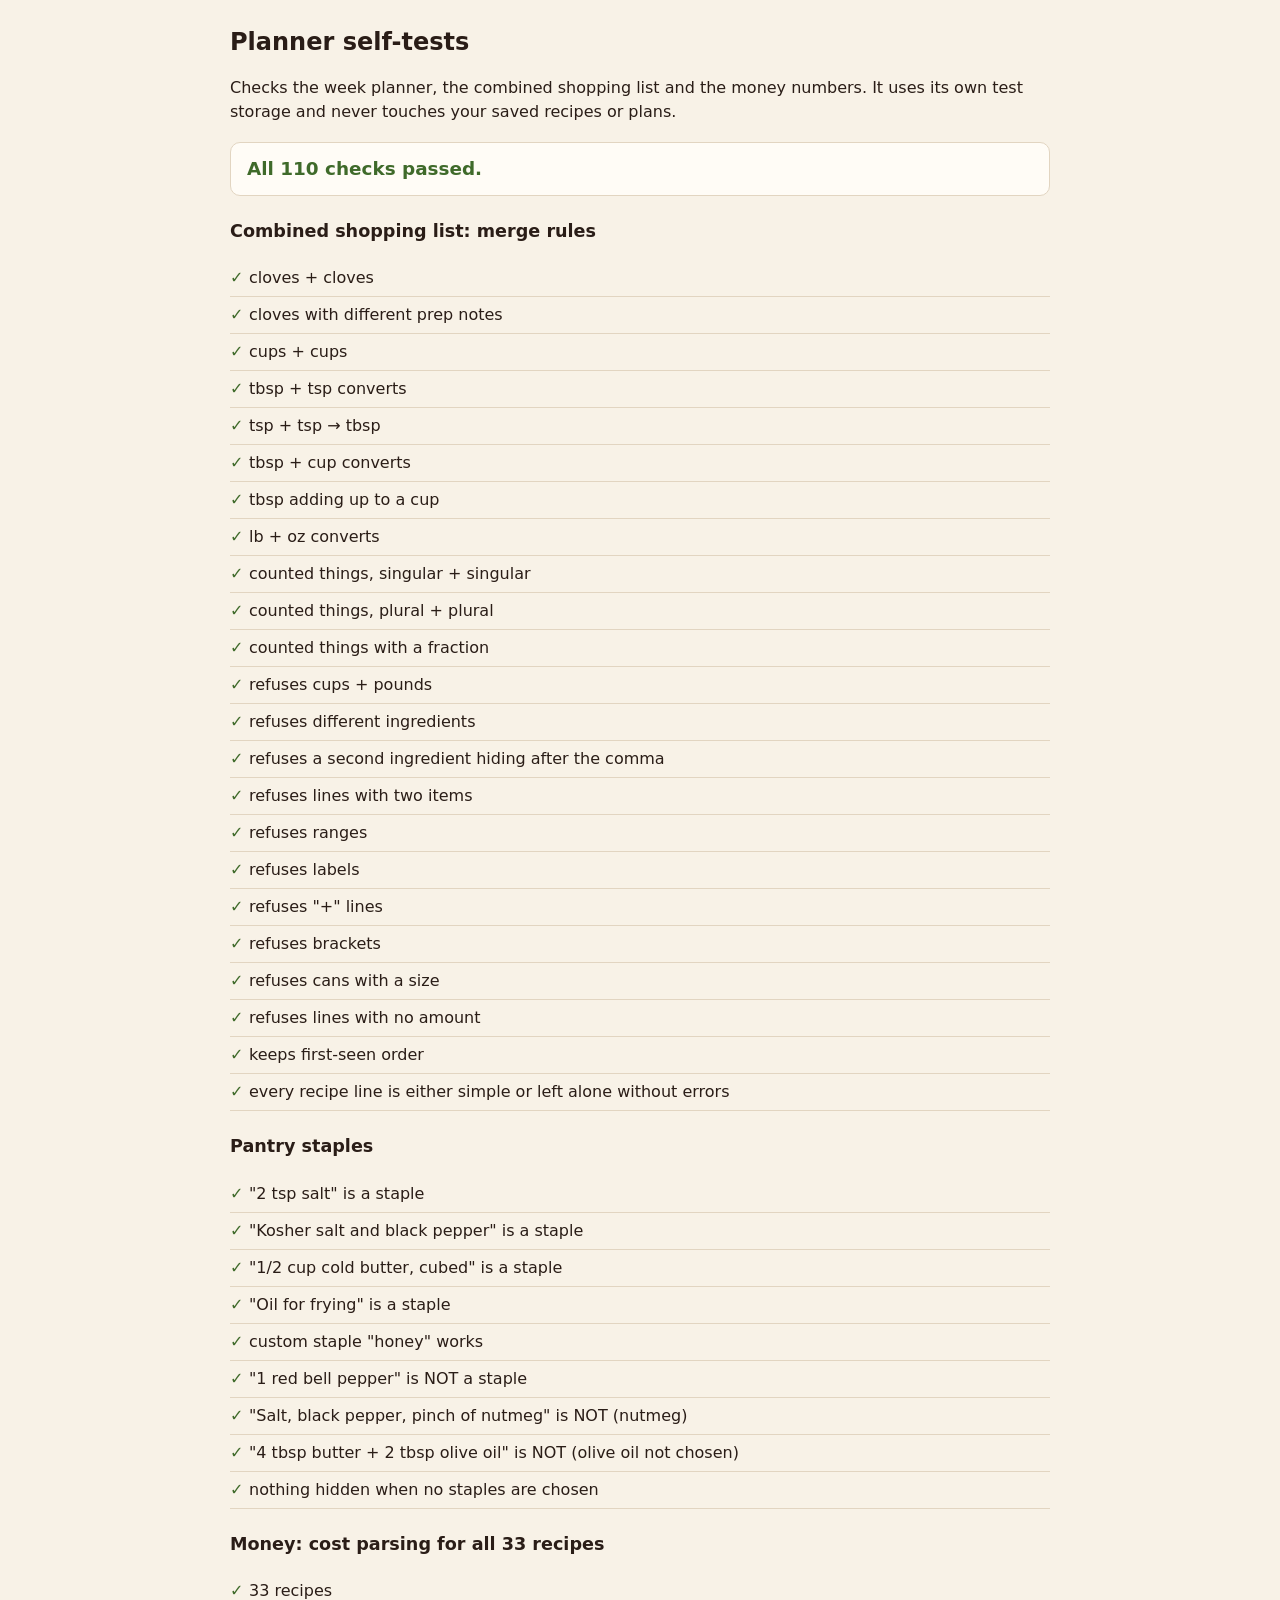
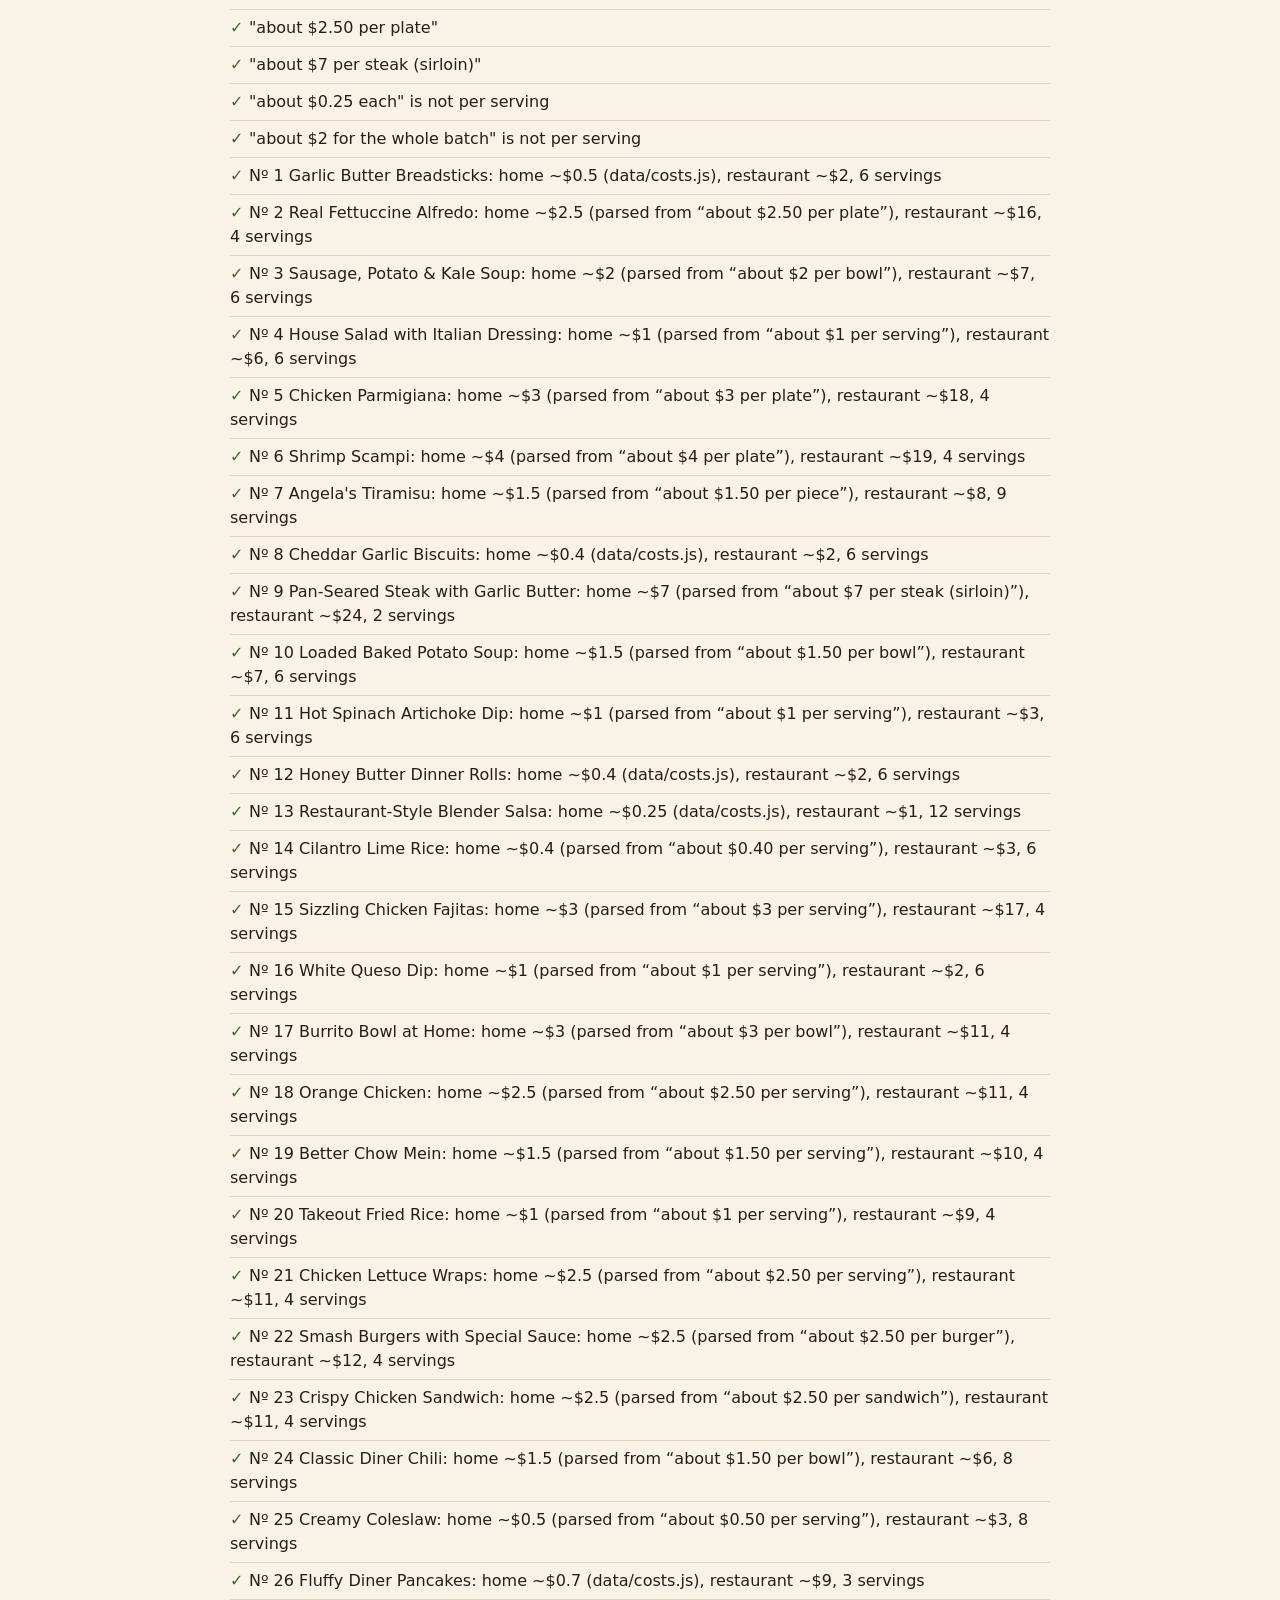
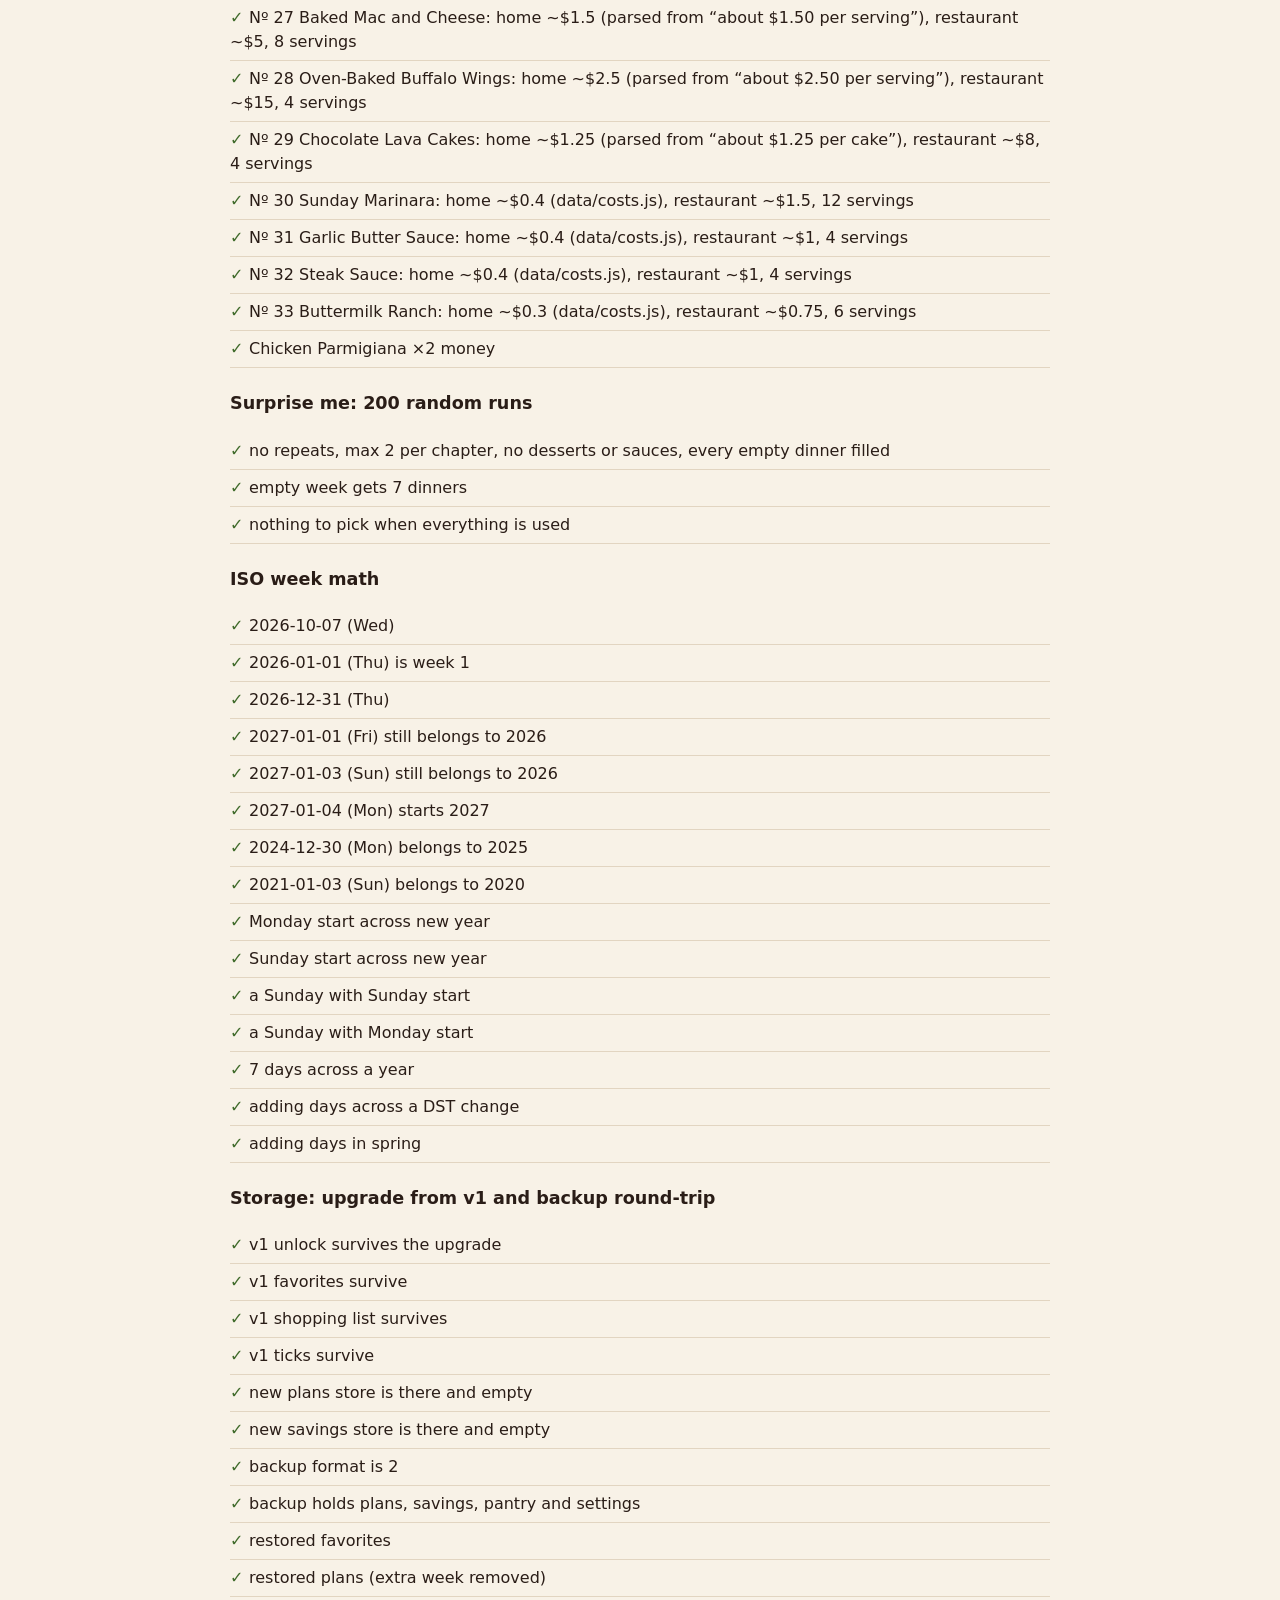
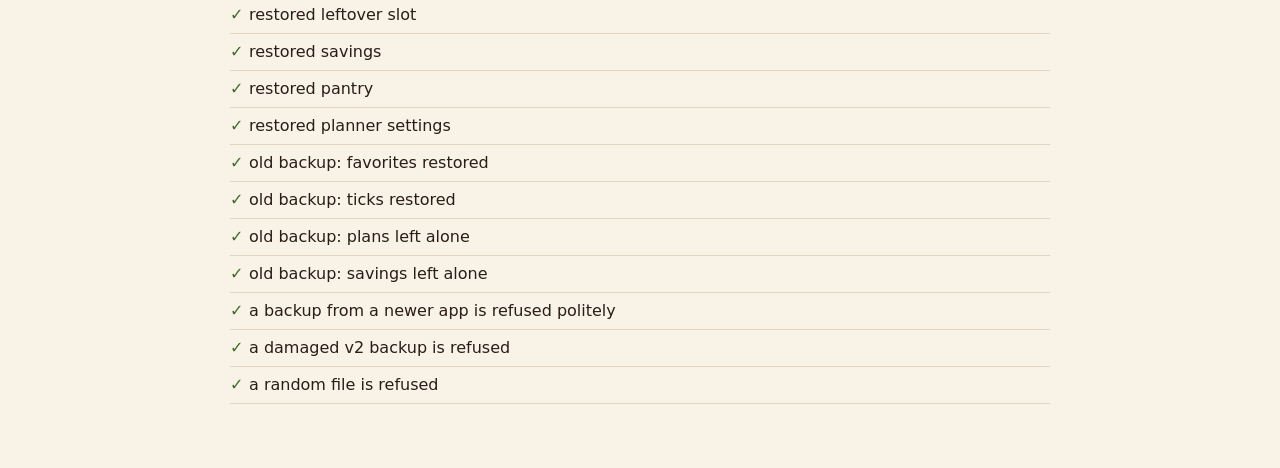
==== tests/planner.html @ 40db0a28 "Add weekly meal planner and money-saved features (v2) - Plan: 7-day week (Mon or Sun start), optiona" ====
<!doctype html>
<html lang="en">
<head>
<meta charset="utf-8">
<meta name="viewport" content="width=device-width, initial-scale=1">
<meta name="robots" content="noindex">
<title>Planner self-tests — Sal's Kitchen</title>
<style>
  :root { color-scheme: light dark; --bg: #f8f2e7; --ink: #2a1d17; --card: #fffcf6; --line: #e2d5c1; --ok: #3f6a2a; --bad: #a12620; }
  @media (prefers-color-scheme: dark) { :root { --bg: #16110e; --ink: #f3eadc; --card: #211914; --line: #3f3229; --ok: #a9d48a; --bad: #ff9a90; } }
  body { margin: 0; background: var(--bg); color: var(--ink); font: 16px/1.5 system-ui, -apple-system, "Segoe UI", sans-serif; }
  main { max-width: 820px; margin: 0 auto; padding: 24px 16px 48px; }
  h1 { font-size: 1.5rem; margin: 0 0 6px; }
  #summary { font-weight: 700; font-size: 1.15rem; padding: 12px 16px; border-radius: 10px; background: var(--card); border: 1px solid var(--line); }
  ul { list-style: none; padding: 0; }
  li { padding: 6px 0; border-bottom: 1px solid var(--line); overflow-wrap: anywhere; }
  .ok::before { content: "✓ "; color: var(--ok); font-weight: 800; }
  .bad { color: var(--bad); }
  .bad::before { content: "✗ "; font-weight: 800; }
  h2 { font-size: 1.1rem; margin: 22px 0 4px; }
</style>
</head>
<body>
<main>
  <h1>Planner self-tests</h1>
  <p>Checks the week planner, the combined shopping list and the money numbers. It uses its own test storage and never touches your saved recipes or plans.</p>
  <p id="summary" role="status">Running…</p>
  <div id="out"></div>
</main>
<script src="../js/sha256.js"></script>
<script type="module">
import { RECIPES } from '../data/recipes.js';
import { COST_PER_SERVING } from '../data/costs.js';
import { mergeTexts, parseSimple, isPantryLine, pantryNames } from '../js/merge.js';
import { parseCostText, homeCost, restaurantPrice, baseServings, mealMoney } from '../js/money.js';
import { surprisePicks, canAutoPick, DESSERTS, SAUCES_CHAPTER, MAX_PER_CHAPTER } from '../js/plan.js';
import * as weeks from '../js/weeks.js';
import * as db from '../js/db.js';

const results = [];
let section = '';
const out = document.getElementById('out');
function group(name) {
  section = name;
  const h = document.createElement('h2');
  h.textContent = name;
  out.appendChild(h);
  const ul = document.createElement('ul');
  out.appendChild(ul);
}
function check(name, ok, detail = '') {
  results.push({ section, name, ok: !!ok, detail });
  const li = document.createElement('li');
  li.className = ok ? 'ok' : 'bad';
  li.textContent = name + (ok || !detail ? '' : ` — ${detail}`);
  out.lastElementChild.appendChild(li);
}
const eq = (name, got, want) => check(name, JSON.stringify(got) === JSON.stringify(want), `got ${JSON.stringify(got)}, want ${JSON.stringify(want)}`);

// ---------- 1. Ingredient merge rules ----------
group('Combined shopping list: merge rules');
eq('cloves + cloves', mergeTexts(['2 cloves garlic', '3 cloves garlic']), ['5 cloves garlic']);
eq('cloves with different prep notes', mergeTexts(['2 cloves garlic, finely grated', '3 cloves garlic, minced']), ['5 cloves garlic']);
eq('cups + cups', mergeTexts(['1 cup heavy cream', '1 1/2 cups heavy cream']), ['2 1/2 cups heavy cream']);
eq('tbsp + tsp converts', mergeTexts(['2 tbsp sugar', '1 tsp sugar']), ['2 tbsp + 1 tsp sugar']);
eq('tsp + tsp → tbsp', mergeTexts(['1 1/2 tsp cumin', '1 1/2 tsp cumin']), ['1 tbsp cumin']);
eq('tbsp + cup converts', mergeTexts(['2 tbsp sugar', '1/2 cup sugar']), ['1/2 cup + 2 tbsp sugar']);
eq('tbsp adding up to a cup', mergeTexts(['8 tbsp butter', '1/2 cup butter']), ['1 cup butter']);
eq('lb + oz converts', mergeTexts(['1 lb ground beef', '8 oz ground beef']), ['1 1/2 lb ground beef']);
eq('counted things, singular + singular', mergeTexts(['1 egg', '1 egg']), ['2 eggs']);
eq('counted things, plural + plural', mergeTexts(['2 eggs', '3 eggs, beaten']), ['5 eggs']);
eq('counted things with a fraction', mergeTexts(['1 onion, diced', '1/2 onion, sliced']), ['1 1/2 onions']);
eq('refuses cups + pounds', mergeTexts(['1 cup flour', '1 lb flour']), ['1 cup flour', '1 lb flour']);
eq('refuses different ingredients', mergeTexts(['1 cup milk', '1 cup whole milk']), ['1 cup milk', '1 cup whole milk']);
eq('refuses a second ingredient hiding after the comma', mergeTexts(['2 cups beef broth, salt and pepper', '1 cup beef broth']), ['2 cups beef broth, salt and pepper', '1 cup beef broth']);
eq('refuses lines with two items', mergeTexts(['2 cloves garlic, minced, pinch of red pepper flakes', '2 cloves garlic']), ['2 cloves garlic, minced, pinch of red pepper flakes', '2 cloves garlic']);
eq('refuses ranges', mergeTexts(['2-3 cloves garlic', '2 cloves garlic']), ['2-3 cloves garlic', '2 cloves garlic']);
eq('refuses labels', mergeTexts(['Sauce: 2 tbsp soy sauce', '2 tbsp soy sauce']), ['Sauce: 2 tbsp soy sauce', '2 tbsp soy sauce']);
eq('refuses "+" lines', mergeTexts(['4 tbsp butter + 2 tbsp olive oil', '4 tbsp butter']), ['4 tbsp butter + 2 tbsp olive oil', '4 tbsp butter']);
eq('refuses brackets', mergeTexts(['2 1/4 tsp (1 packet) yeast', '2 1/4 tsp yeast']), ['2 1/4 tsp (1 packet) yeast', '2 1/4 tsp yeast']);
eq('refuses cans with a size', mergeTexts(['28 oz can whole tomatoes', '28 oz can whole tomatoes']), ['28 oz can whole tomatoes', '28 oz can whole tomatoes']);
eq('refuses lines with no amount', mergeTexts(['Salt and pepper', 'Salt and pepper']), ['Salt and pepper', 'Salt and pepper']);
eq('keeps first-seen order', mergeTexts(['1 cup rice', '2 cloves garlic', '1 cup rice']), ['2 cups rice', '2 cloves garlic']);
check('every recipe line is either simple or left alone without errors', RECIPES.every((r) => r.ingredients.every((l) => { parseSimple(l); return true; })));

group('Pantry staples');
const names = pantryNames(['salt', 'pepper', 'butter', 'oil', 'flour'], ['honey']);
check('"2 tsp salt" is a staple', isPantryLine('2 tsp salt', names));
check('"Kosher salt and black pepper" is a staple', isPantryLine('Kosher salt and black pepper', names));
check('"1/2 cup cold butter, cubed" is a staple', isPantryLine('1/2 cup cold butter, cubed', names));
check('"Oil for frying" is a staple', isPantryLine('Oil for frying', names));
check('custom staple "honey" works', isPantryLine('1/4 cup honey', names));
check('"1 red bell pepper" is NOT a staple', !isPantryLine('1 red bell pepper', names));
check('"Salt, black pepper, pinch of nutmeg" is NOT (nutmeg)', !isPantryLine('Salt, black pepper, pinch of nutmeg', names));
check('"4 tbsp butter + 2 tbsp olive oil" is NOT (olive oil not chosen)', !isPantryLine('4 tbsp butter + 2 tbsp olive oil', names));
check('nothing hidden when no staples are chosen', !isPantryLine('2 tsp salt', pantryNames([], [])));

// ---------- 2. Costs ----------
group('Money: cost parsing for all 33 recipes');
eq('33 recipes', RECIPES.length, 33);
eq('"about $2.50 per plate"', parseCostText('about $2.50 per plate'), 2.5);
eq('"about $7 per steak (sirloin)"', parseCostText('about $7 per steak (sirloin)'), 7);
eq('"about $0.25 each" is not per serving', parseCostText('about $0.25 each'), null);
eq('"about $2 for the whole batch" is not per serving', parseCostText('about $2 for the whole batch'), null);
for (const r of RECIPES) {
  const parsed = parseCostText(r.cost);
  const manual = COST_PER_SERVING[r.num];
  const h = homeCost(r);
  const p = restaurantPrice(r);
  const sv = baseServings(r);
  check(`Nº ${r.num} ${r.title}: home ~$${h} (${manual != null ? 'data/costs.js' : `parsed from “${r.cost}”`}), restaurant ~$${p}, ${sv} servings`,
    typeof h === 'number' && h > 0 && typeof p === 'number' && p > 0 && sv > 0 && p >= h && (manual != null || parsed != null),
    `home=${h} restaurant=${p} servings=${sv}`);
}
const mm = mealMoney(RECIPES.find((r) => r.num === 5), 2);
eq('Chicken Parmigiana ×2 money', mm, { servings: 8, home: 24, restaurant: 144, saved: 120 });

// ---------- 3. Surprise me ----------
group('Surprise me: 200 random runs');
let seed = 12345;
const rand = () => ((seed = (seed * 1103515245 + 12345) % 2147483648) / 2147483648);
let problems = [];
for (let run = 0; run < 200; run++) {
  // Random week: some dinners already planned by hand (anything, even desserts).
  const preset = [];
  const nPreset = Math.floor(rand() * 4);
  while (preset.length < nPreset) {
    const r = RECIPES[Math.floor(rand() * RECIPES.length)];
    if (!preset.includes(r.num)) preset.push(r.num);
  }
  const empty = 7 - preset.length;
  const picks = surprisePicks(empty, preset, RECIPES, rand);
  const all = [...preset, ...picks.map((r) => r.num)];
  if (new Set(all).size !== all.length) problems.push(`run ${run}: repeat`);
  if (picks.length !== empty) problems.push(`run ${run}: filled ${picks.length} of ${empty}`);
  for (const r of picks) {
    if (DESSERTS.has(r.num)) problems.push(`run ${run}: dessert ${r.title}`);
    if (r.chapter === SAUCES_CHAPTER) problems.push(`run ${run}: sauce ${r.title}`);
    if (!canAutoPick(r)) problems.push(`run ${run}: not a dinner ${r.title}`);
  }
  const perChapter = {};
  all.forEach((n) => { const c = RECIPES.find((r) => r.num === n).chapter; perChapter[c] = (perChapter[c] || 0) + 1; });
  const presetPer = {};
  preset.forEach((n) => { const c = RECIPES.find((r) => r.num === n).chapter; presetPer[c] = (presetPer[c] || 0) + 1; });
  for (const c of Object.keys(perChapter)) {
    if (perChapter[c] > Math.max(MAX_PER_CHAPTER, presetPer[c] || 0)) problems.push(`run ${run}: ${perChapter[c]} from chapter ${c}`);
  }
}
check('no repeats, max 2 per chapter, no desserts or sauces, every empty dinner filled', !problems.length, problems.slice(0, 5).join('; '));
const full = surprisePicks(7, [], RECIPES, rand);
check('empty week gets 7 dinners', full.length === 7, `got ${full.length}`);
check('nothing to pick when everything is used', surprisePicks(3, RECIPES.map((r) => r.num), RECIPES, rand).length === 0);

// ---------- 4. ISO weeks ----------
group('ISO week math');
eq('2026-10-07 (Wed)', weeks.isoWeekKey('2026-10-07'), '2026-W41');
eq('2026-01-01 (Thu) is week 1', weeks.isoWeekKey('2026-01-01'), '2026-W01');
eq('2026-12-31 (Thu)', weeks.isoWeekKey('2026-12-31'), '2026-W53');
eq('2027-01-01 (Fri) still belongs to 2026', weeks.isoWeekKey('2027-01-01'), '2026-W53');
eq('2027-01-03 (Sun) still belongs to 2026', weeks.isoWeekKey('2027-01-03'), '2026-W53');
eq('2027-01-04 (Mon) starts 2027', weeks.isoWeekKey('2027-01-04'), '2027-W01');
eq('2024-12-30 (Mon) belongs to 2025', weeks.isoWeekKey('2024-12-30'), '2025-W01');
eq('2021-01-03 (Sun) belongs to 2020', weeks.isoWeekKey('2021-01-03'), '2020-W53');
eq('Monday start across new year', weeks.startOfWeek('2027-01-01', 'mon'), '2026-12-28');
eq('Sunday start across new year', weeks.startOfWeek('2027-01-01', 'sun'), '2026-12-27');
eq('a Sunday with Sunday start', weeks.startOfWeek('2026-10-11', 'sun'), '2026-10-11');
eq('a Sunday with Monday start', weeks.startOfWeek('2026-10-11', 'mon'), '2026-10-05');
eq('7 days across a year', weeks.weekDays('2026-12-28'), ['2026-12-28', '2026-12-29', '2026-12-30', '2026-12-31', '2027-01-01', '2027-01-02', '2027-01-03']);
eq('adding days across a DST change', weeks.addDays('2026-11-01', 1), '2026-11-02');
eq('adding days in spring', weeks.addDays('2026-03-08', 1), '2026-03-09');

// ---------- 5. Storage: upgrade + backup ----------
group('Storage: upgrade from v1 and backup round-trip');
const deleteDb = (name) => new Promise((res) => { const r = indexedDB.deleteDatabase(name); r.onsuccess = r.onerror = r.onblocked = () => res(); });
try {
  // A database exactly as the v1 app left it.
  const UP = 'sals-kitchen-selftest-upgrade';
  await db.closeDB();
  await deleteDb(UP);
  await new Promise((resolve, reject) => {
    const req = indexedDB.open(UP, 1);
    req.onupgradeneeded = () => {
      req.result.createObjectStore('meta');
      req.result.createObjectStore('progress', { keyPath: 'num' });
    };
    req.onsuccess = () => {
      const d = req.result;
      const t = d.transaction(['meta', 'progress'], 'readwrite');
      t.objectStore('meta').put({ at: '2026-01-01T00:00:00Z' }, 'unlocked');
      t.objectStore('meta').put([2, 5], 'favorites');
      t.objectStore('meta').put({ groups: [{ id: 'g1', recipeNum: 2, title: 'Real Fettuccine Alfredo', factor: 1, items: [{ text: '1 lb fettuccine', checked: true }] }], custom: [] }, 'shopping');
      t.objectStore('progress').put({ num: 5, ticks: [0, 2], done: [1], factor: 2 });
      t.oncomplete = () => { d.close(); resolve(); };
      t.onerror = () => reject(t.error);
    };
    req.onerror = () => reject(req.error);
  });
  db.useDatabase(UP);
  eq('v1 unlock survives the upgrade', !!(await db.getMeta('unlocked')), true);
  eq('v1 favorites survive', await db.getMeta('favorites'), [2, 5]);
  eq('v1 shopping list survives', (await db.getMeta('shopping')).groups[0].items[0], { text: '1 lb fettuccine', checked: true });
  eq('v1 ticks survive', await db.getProgress(5), { num: 5, ticks: [0, 2], done: [1], factor: 2 });
  eq('new plans store is there and empty', await db.listPlans(), []);
  eq('new savings store is there and empty', await db.listSavings(), []);
  await db.closeDB();
  await deleteDb(UP);

  // Backup round-trip with everything filled in.
  const T = 'sals-kitchen-selftest';
  await deleteDb(T);
  db.useDatabase(T);
  await db.setMeta('favorites', [1, 9]);
  await db.setMeta('shopping', { groups: [], custom: [{ id: 'c1', text: 'paper towels', checked: false }] });
  await db.putProgress({ num: 9, ticks: [1], done: [], factor: 1 });
  await db.putPlanWeek({ week: '2026-W41', days: { '2026-10-05': { dinner: { num: 5, factor: 2 } }, '2026-10-06': { dinner: { num: 5, factor: 1, leftover: { date: '2026-10-05', meal: 'dinner' } } } } });
  await db.putSaving({ id: 's1', date: '2026-10-05', meal: 'dinner', num: 5, factor: 2, servings: 8, home: 24, restaurant: 144, saved: 120, at: '2026-10-05T20:00:00Z' });
  await db.setMeta('pantry', { ids: ['salt'], custom: ['honey'] });
  await db.setMeta('planSettings', { weekStart: 'sun', lunch: true, hideMoney: false, combined: true });
  const backup = JSON.parse(JSON.stringify(await db.exportAll()));
  eq('backup format is 2', backup.format, 2);
  check('backup holds plans, savings, pantry and settings', backup.plans.length === 1 && backup.savings.length === 1 && backup.pantry.custom[0] === 'honey' && backup.planSettings.weekStart === 'sun');

  // Wipe, then restore.
  await db.putPlanWeek({ week: '2026-W42', days: {} });
  await db.clearSavings();
  await db.setMeta('pantry', { ids: [], custom: [] });
  await db.setMeta('favorites', []);
  await db.importAll(db.validateBackup(backup));
  eq('restored favorites', await db.getMeta('favorites'), [1, 9]);
  eq('restored plans (extra week removed)', (await db.listPlans()).map((w) => w.week), ['2026-W41']);
  eq('restored leftover slot', (await db.getPlanWeek('2026-W41')).days['2026-10-06'].dinner.leftover, { date: '2026-10-05', meal: 'dinner' });
  eq('restored savings', (await db.listSavings()).map((x) => x.saved), [120]);
  eq('restored pantry', await db.getMeta('pantry'), { ids: ['salt'], custom: ['honey'] });
  eq('restored planner settings', (await db.getMeta('planSettings')).lunch, true);

  // An old (format 1) backup still restores, and leaves planner data alone.
  const old = { app: 'sals-kitchen', format: 1, exportedAt: '2026-09-01T10:00:00.000Z', favorites: [3], shopping: { groups: [], custom: [] }, progress: [{ num: 3, ticks: [0], done: [], factor: 1 }] };
  await db.importAll(db.validateBackup(old));
  eq('old backup: favorites restored', await db.getMeta('favorites'), [3]);
  eq('old backup: ticks restored', (await db.getProgress(3)).ticks, [0]);
  eq('old backup: plans left alone', (await db.listPlans()).length, 1);
  eq('old backup: savings left alone', (await db.listSavings()).length, 1);

  let threw = '';
  try { db.validateBackup({ app: 'sals-kitchen', format: 99, favorites: [], shopping: { groups: [], custom: [] }, progress: [] }); } catch (e) { threw = e.message; }
  check('a backup from a newer app is refused politely', /newer version/.test(threw), threw);
  threw = '';
  try { db.validateBackup({ app: 'sals-kitchen', format: 2, favorites: [], shopping: { groups: [], custom: [] }, progress: [], plans: [{ nope: 1 }] }); } catch (e) { threw = e.message; }
  check('a damaged v2 backup is refused', /damaged/.test(threw), threw);
  threw = '';
  try { db.validateBackup({ hello: 1 }); } catch (e) { threw = e.message; }
  check('a random file is refused', /isn't a Sal's Kitchen backup/.test(threw), threw);

  await db.closeDB();
  await deleteDb(T);
} catch (e) {
  check('storage tests ran', false, e && (e.stack || e.message || String(e)));
}

const failed = results.filter((r) => !r.ok);
document.getElementById('summary').textContent = failed.length ? `${failed.length} of ${results.length} checks FAILED` : `All ${results.length} checks passed.`;
document.getElementById('summary').style.color = failed.length ? 'var(--bad)' : 'var(--ok)';
window.__testResults = { total: results.length, failed, results };
</script>
</body>
</html>
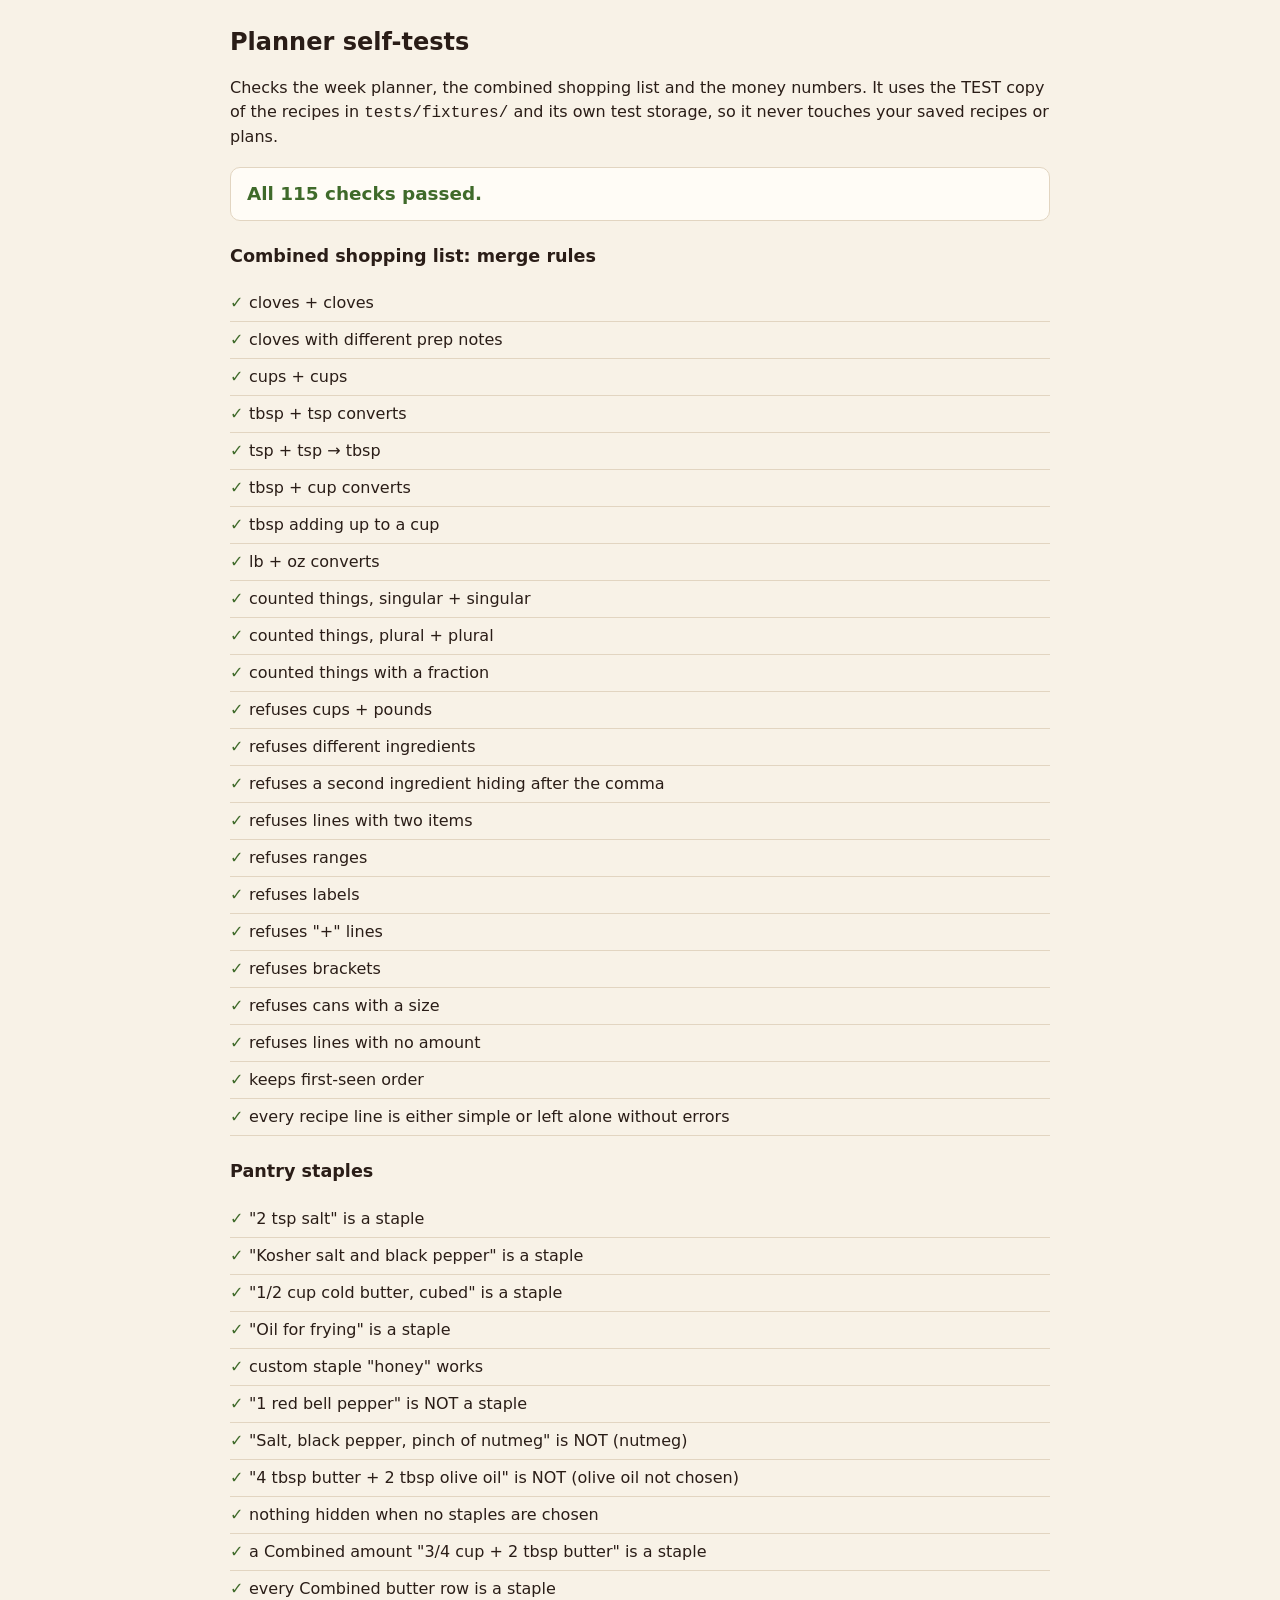
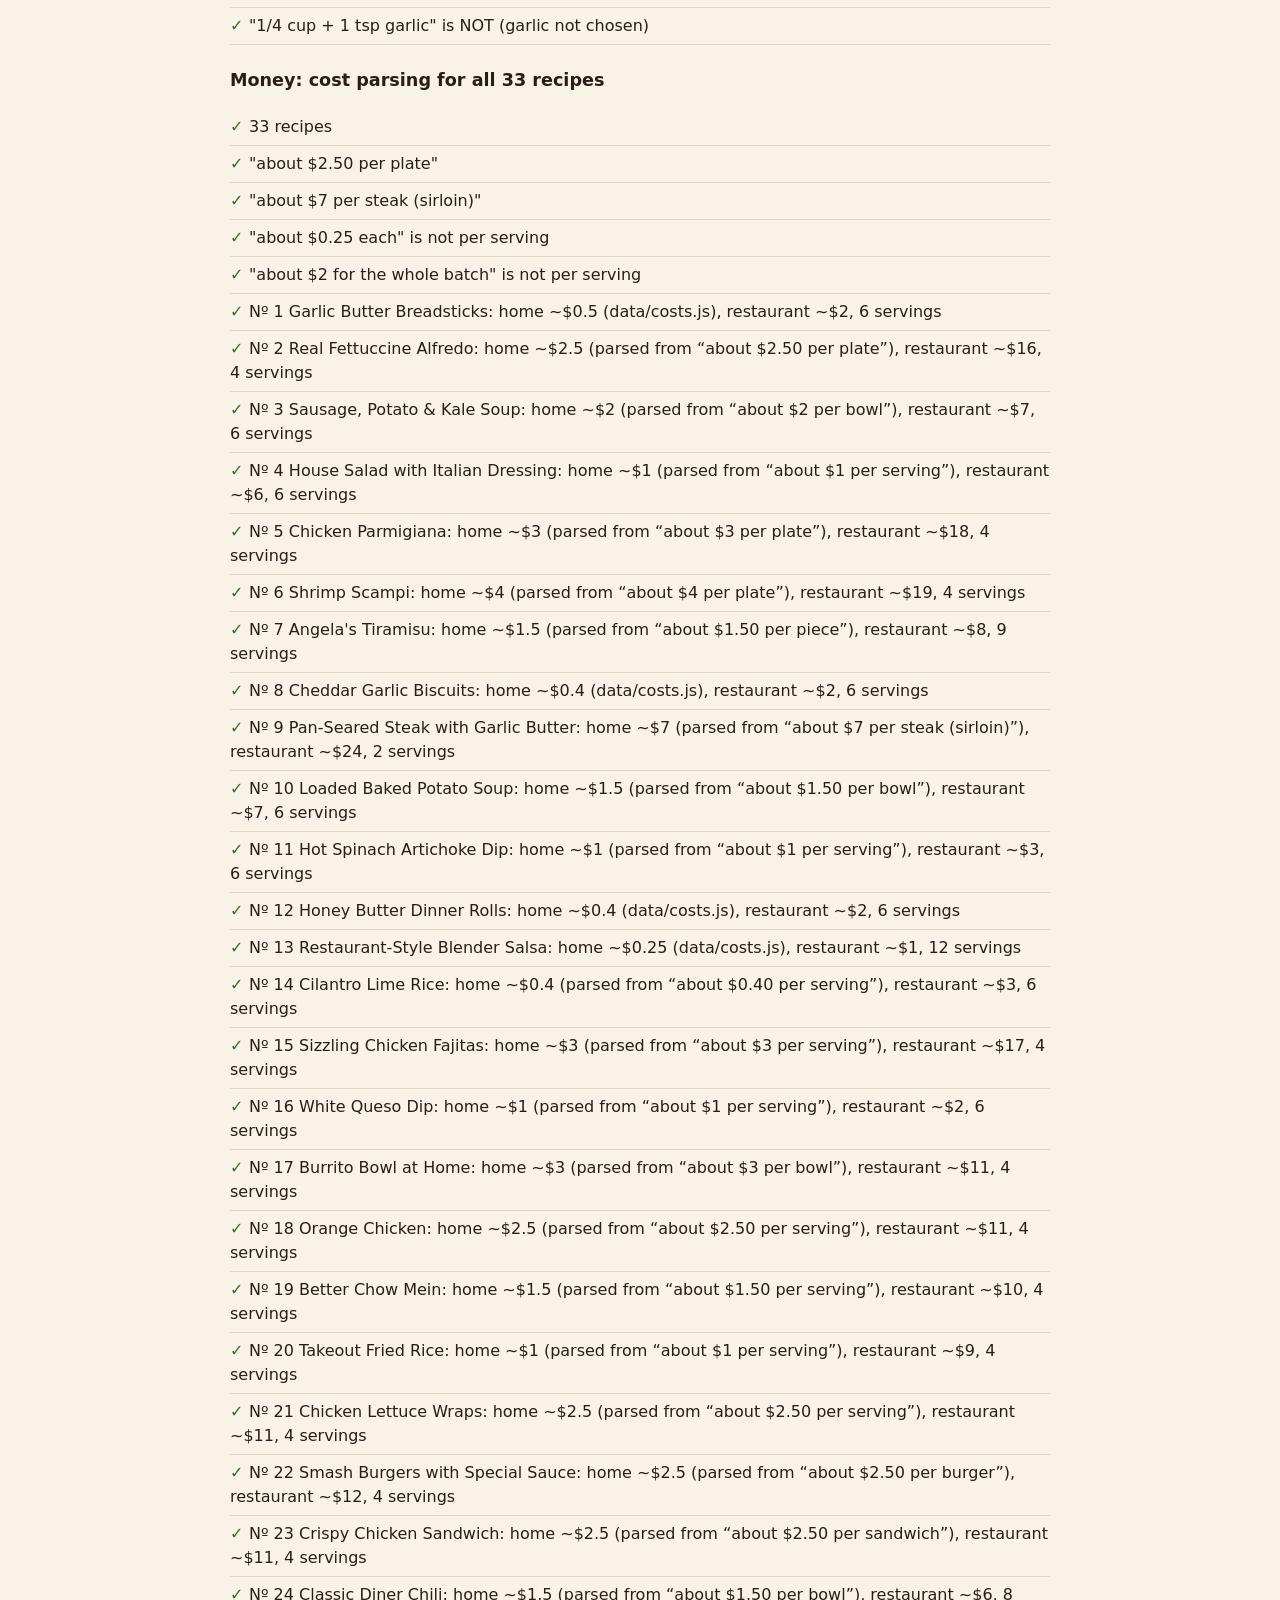
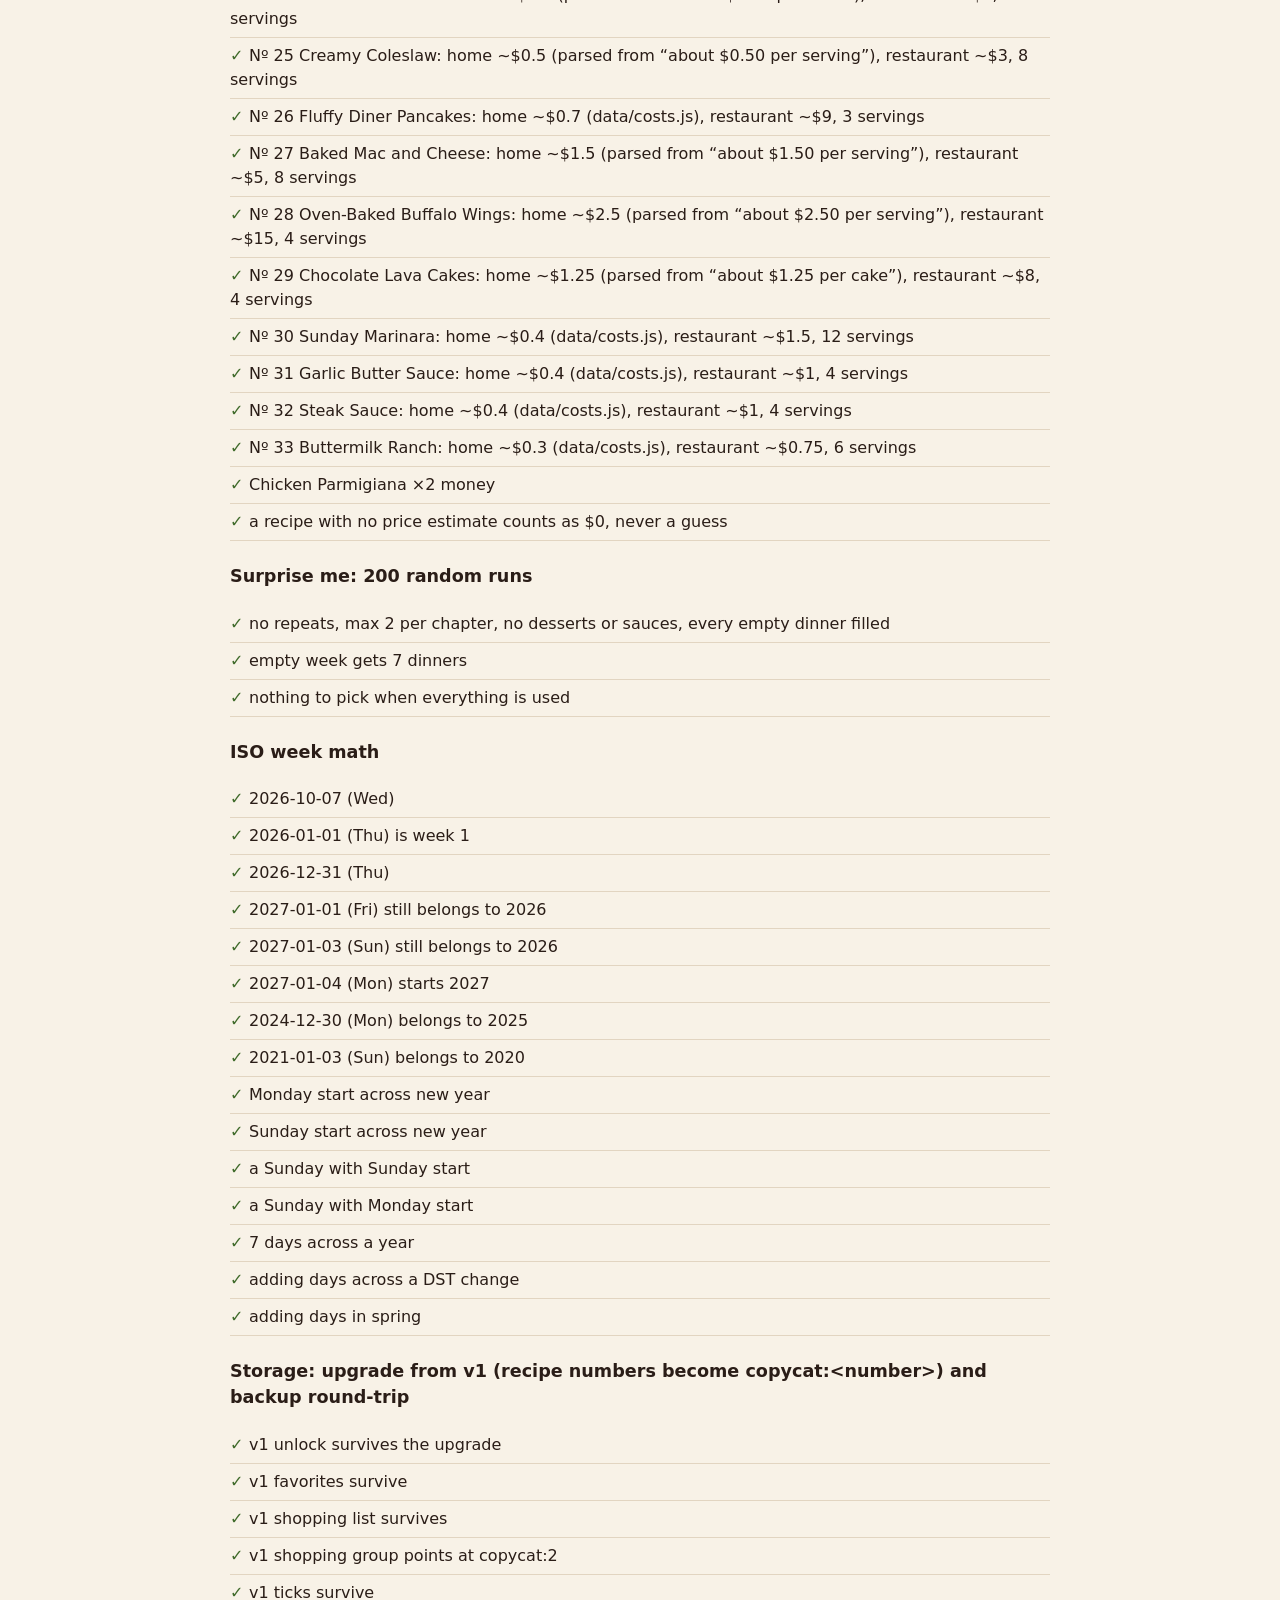
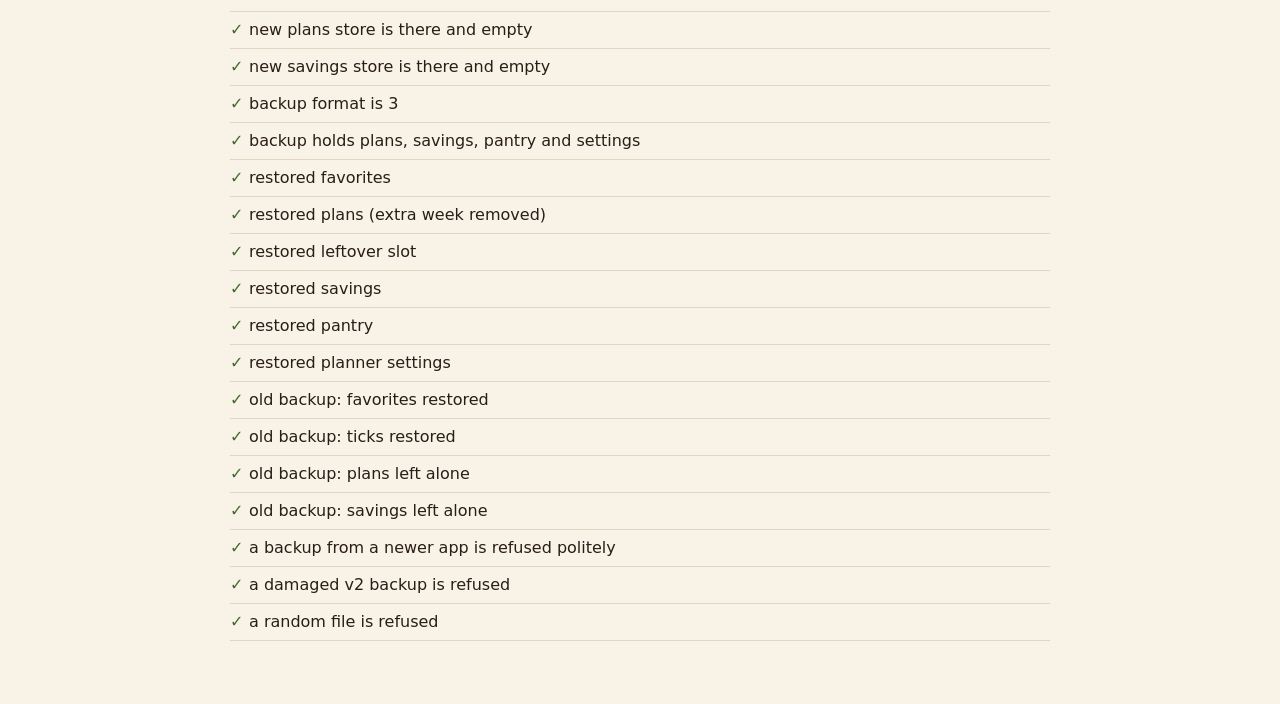
==== commit 34fbd57a: "v3: encrypted recipe packs + Sal's Italian Kitchen pack The recipes no longer live in the public rep" ====
--- a/tests/planner.html
+++ b/tests/planner.html
@@ -23,14 +23,14 @@
 <body>
 <main>
   <h1>Planner self-tests</h1>
-  <p>Checks the week planner, the combined shopping list and the money numbers. It uses its own test storage and never touches your saved recipes or plans.</p>
+  <p>Checks the week planner, the combined shopping list and the money numbers. It uses the TEST copy of the recipes in <code>tests/fixtures/</code> and its own test storage, so it never touches your saved recipes or plans.</p>
   <p id="summary" role="status">Running…</p>
   <div id="out"></div>
 </main>
 <script src="../js/sha256.js"></script>
 <script type="module">
-import { RECIPES } from '../data/recipes.js';
 import { COST_PER_SERVING } from '../data/costs.js';
+import { unwrapWithCode, importContentKey, decryptPack } from '../js/packcrypto.js';
 import { mergeTexts, parseSimple, isPantryLine, pantryNames } from '../js/merge.js';
 import { parseCostText, homeCost, restaurantPrice, baseServings, mealMoney } from '../js/money.js';
 import { surprisePicks, canAutoPick, DESSERTS, SAUCES_CHAPTER, MAX_PER_CHAPTER } from '../js/plan.js';
@@ -56,6 +56,12 @@
   out.lastElementChild.appendChild(li);
 }
 const eq = (name, got, want) => check(name, JSON.stringify(got) === JSON.stringify(want), `got ${JSON.stringify(got)}, want ${JSON.stringify(want)}`);
+
+// The copycat recipes, from the TEST pack (opened with a test code, like the app does).
+const packFile = await (await fetch('fixtures/copycat.pack.json', { cache: 'no-cache' })).json();
+const packData = await decryptPack(packFile, await importContentKey(await unwrapWithCode(packFile, 'SAL-TEST-AAAA-1111')));
+const RECIPES = packData.recipes.map((r) => ({ ...r, pack: 'copycat', rid: `copycat:${r.num}` }));
+const byNum = (n) => RECIPES.find((r) => r.num === n);
 
 // ---------- 1. Ingredient merge rules ----------
 group('Combined shopping list: merge rules');
@@ -94,6 +100,9 @@
 check('"Salt, black pepper, pinch of nutmeg" is NOT (nutmeg)', !isPantryLine('Salt, black pepper, pinch of nutmeg', names));
 check('"4 tbsp butter + 2 tbsp olive oil" is NOT (olive oil not chosen)', !isPantryLine('4 tbsp butter + 2 tbsp olive oil', names));
 check('nothing hidden when no staples are chosen', !isPantryLine('2 tsp salt', pantryNames([], [])));
+check('a Combined amount "3/4 cup + 2 tbsp butter" is a staple', isPantryLine('3/4 cup + 2 tbsp butter', names));
+check('every Combined butter row is a staple', mergeTexts(['4 tbsp butter', '1/2 cup butter, melted', '2 tbsp butter', '1 tsp butter']).every((l) => isPantryLine(l, names)));
+check('"1/4 cup + 1 tsp garlic" is NOT (garlic not chosen)', !isPantryLine('1/4 cup + 1 tsp garlic', names));
 
 // ---------- 2. Costs ----------
 group('Money: cost parsing for all 33 recipes');
@@ -104,7 +113,7 @@
 eq('"about $2 for the whole batch" is not per serving', parseCostText('about $2 for the whole batch'), null);
 for (const r of RECIPES) {
   const parsed = parseCostText(r.cost);
-  const manual = COST_PER_SERVING[r.num];
+  const manual = COST_PER_SERVING[r.rid];
   const h = homeCost(r);
   const p = restaurantPrice(r);
   const sv = baseServings(r);
@@ -112,8 +121,9 @@
     typeof h === 'number' && h > 0 && typeof p === 'number' && p > 0 && sv > 0 && p >= h && (manual != null || parsed != null),
     `home=${h} restaurant=${p} servings=${sv}`);
 }
-const mm = mealMoney(RECIPES.find((r) => r.num === 5), 2);
-eq('Chicken Parmigiana ×2 money', mm, { servings: 8, home: 24, restaurant: 144, saved: 120 });
+const mm = mealMoney(byNum(5), 2);
+eq('Chicken Parmigiana ×2 money', mm, { servings: 8, home: 24, restaurant: 144, saved: 120, priced: true });
+eq('a recipe with no price estimate counts as $0, never a guess', mealMoney({ rid: 'italian:999', serves: '4', cost: 'about $2 per plate' }, 1), { servings: 4, home: 0, restaurant: 0, saved: 0, priced: false });
 
 // ---------- 3. Surprise me ----------
 group('Surprise me: 200 random runs');
@@ -126,11 +136,11 @@
   const nPreset = Math.floor(rand() * 4);
   while (preset.length < nPreset) {
     const r = RECIPES[Math.floor(rand() * RECIPES.length)];
-    if (!preset.includes(r.num)) preset.push(r.num);
+    if (!preset.includes(r.rid)) preset.push(r.rid);
   }
   const empty = 7 - preset.length;
   const picks = surprisePicks(empty, preset, RECIPES, rand);
-  const all = [...preset, ...picks.map((r) => r.num)];
+  const all = [...preset, ...picks.map((r) => r.rid)];
   if (new Set(all).size !== all.length) problems.push(`run ${run}: repeat`);
   if (picks.length !== empty) problems.push(`run ${run}: filled ${picks.length} of ${empty}`);
   for (const r of picks) {
@@ -139,9 +149,9 @@
     if (!canAutoPick(r)) problems.push(`run ${run}: not a dinner ${r.title}`);
   }
   const perChapter = {};
-  all.forEach((n) => { const c = RECIPES.find((r) => r.num === n).chapter; perChapter[c] = (perChapter[c] || 0) + 1; });
+  all.forEach((n) => { const c = RECIPES.find((r) => r.rid === n).chapter; perChapter[c] = (perChapter[c] || 0) + 1; });
   const presetPer = {};
-  preset.forEach((n) => { const c = RECIPES.find((r) => r.num === n).chapter; presetPer[c] = (presetPer[c] || 0) + 1; });
+  preset.forEach((n) => { const c = RECIPES.find((r) => r.rid === n).chapter; presetPer[c] = (presetPer[c] || 0) + 1; });
   for (const c of Object.keys(perChapter)) {
     if (perChapter[c] > Math.max(MAX_PER_CHAPTER, presetPer[c] || 0)) problems.push(`run ${run}: ${perChapter[c]} from chapter ${c}`);
   }
@@ -149,7 +159,7 @@
 check('no repeats, max 2 per chapter, no desserts or sauces, every empty dinner filled', !problems.length, problems.slice(0, 5).join('; '));
 const full = surprisePicks(7, [], RECIPES, rand);
 check('empty week gets 7 dinners', full.length === 7, `got ${full.length}`);
-check('nothing to pick when everything is used', surprisePicks(3, RECIPES.map((r) => r.num), RECIPES, rand).length === 0);
+check('nothing to pick when everything is used', surprisePicks(3, RECIPES.map((r) => r.rid), RECIPES, rand).length === 0);
 
 // ---------- 4. ISO weeks ----------
 group('ISO week math');
@@ -170,7 +180,7 @@
 eq('adding days in spring', weeks.addDays('2026-03-08', 1), '2026-03-09');
 
 // ---------- 5. Storage: upgrade + backup ----------
-group('Storage: upgrade from v1 and backup round-trip');
+group('Storage: upgrade from v1 (recipe numbers become copycat:<number>) and backup round-trip');
 const deleteDb = (name) => new Promise((res) => { const r = indexedDB.deleteDatabase(name); r.onsuccess = r.onerror = r.onblocked = () => res(); });
 try {
   // A database exactly as the v1 app left it.
@@ -197,9 +207,10 @@
   });
   db.useDatabase(UP);
   eq('v1 unlock survives the upgrade', !!(await db.getMeta('unlocked')), true);
-  eq('v1 favorites survive', await db.getMeta('favorites'), [2, 5]);
+  eq('v1 favorites survive', await db.getMeta('favorites'), ['copycat:2', 'copycat:5']);
   eq('v1 shopping list survives', (await db.getMeta('shopping')).groups[0].items[0], { text: '1 lb fettuccine', checked: true });
-  eq('v1 ticks survive', await db.getProgress(5), { num: 5, ticks: [0, 2], done: [1], factor: 2 });
+  eq('v1 shopping group points at copycat:2', (await db.getMeta('shopping')).groups[0].rid, 'copycat:2');
+  eq('v1 ticks survive', await db.getProgress('copycat:5'), { rid: 'copycat:5', ticks: [0, 2], done: [1], factor: 2 });
   eq('new plans store is there and empty', await db.listPlans(), []);
   eq('new savings store is there and empty', await db.listSavings(), []);
   await db.closeDB();
@@ -209,15 +220,15 @@
   const T = 'sals-kitchen-selftest';
   await deleteDb(T);
   db.useDatabase(T);
-  await db.setMeta('favorites', [1, 9]);
+  await db.setMeta('favorites', ['copycat:1', 'copycat:9']);
   await db.setMeta('shopping', { groups: [], custom: [{ id: 'c1', text: 'paper towels', checked: false }] });
-  await db.putProgress({ num: 9, ticks: [1], done: [], factor: 1 });
-  await db.putPlanWeek({ week: '2026-W41', days: { '2026-10-05': { dinner: { num: 5, factor: 2 } }, '2026-10-06': { dinner: { num: 5, factor: 1, leftover: { date: '2026-10-05', meal: 'dinner' } } } } });
-  await db.putSaving({ id: 's1', date: '2026-10-05', meal: 'dinner', num: 5, factor: 2, servings: 8, home: 24, restaurant: 144, saved: 120, at: '2026-10-05T20:00:00Z' });
+  await db.putProgress({ rid: 'copycat:9', ticks: [1], done: [], factor: 1 });
+  await db.putPlanWeek({ week: '2026-W41', days: { '2026-10-05': { dinner: { rid: 'copycat:5', factor: 2 } }, '2026-10-06': { dinner: { rid: 'copycat:5', factor: 1, leftover: { date: '2026-10-05', meal: 'dinner' } } } } });
+  await db.putSaving({ id: 's1', date: '2026-10-05', meal: 'dinner', rid: 'copycat:5', factor: 2, servings: 8, home: 24, restaurant: 144, saved: 120, at: '2026-10-05T20:00:00Z' });
   await db.setMeta('pantry', { ids: ['salt'], custom: ['honey'] });
   await db.setMeta('planSettings', { weekStart: 'sun', lunch: true, hideMoney: false, combined: true });
   const backup = JSON.parse(JSON.stringify(await db.exportAll()));
-  eq('backup format is 2', backup.format, 2);
+  eq('backup format is 3', backup.format, 3);
   check('backup holds plans, savings, pantry and settings', backup.plans.length === 1 && backup.savings.length === 1 && backup.pantry.custom[0] === 'honey' && backup.planSettings.weekStart === 'sun');
 
   // Wipe, then restore.
@@ -226,7 +237,7 @@
   await db.setMeta('pantry', { ids: [], custom: [] });
   await db.setMeta('favorites', []);
   await db.importAll(db.validateBackup(backup));
-  eq('restored favorites', await db.getMeta('favorites'), [1, 9]);
+  eq('restored favorites', await db.getMeta('favorites'), ['copycat:1', 'copycat:9']);
   eq('restored plans (extra week removed)', (await db.listPlans()).map((w) => w.week), ['2026-W41']);
   eq('restored leftover slot', (await db.getPlanWeek('2026-W41')).days['2026-10-06'].dinner.leftover, { date: '2026-10-05', meal: 'dinner' });
   eq('restored savings', (await db.listSavings()).map((x) => x.saved), [120]);
@@ -236,8 +247,8 @@
   // An old (format 1) backup still restores, and leaves planner data alone.
   const old = { app: 'sals-kitchen', format: 1, exportedAt: '2026-09-01T10:00:00.000Z', favorites: [3], shopping: { groups: [], custom: [] }, progress: [{ num: 3, ticks: [0], done: [], factor: 1 }] };
   await db.importAll(db.validateBackup(old));
-  eq('old backup: favorites restored', await db.getMeta('favorites'), [3]);
-  eq('old backup: ticks restored', (await db.getProgress(3)).ticks, [0]);
+  eq('old backup: favorites restored', await db.getMeta('favorites'), ['copycat:3']);
+  eq('old backup: ticks restored', (await db.getProgress('copycat:3')).ticks, [0]);
   eq('old backup: plans left alone', (await db.listPlans()).length, 1);
   eq('old backup: savings left alone', (await db.listSavings()).length, 1);
 
